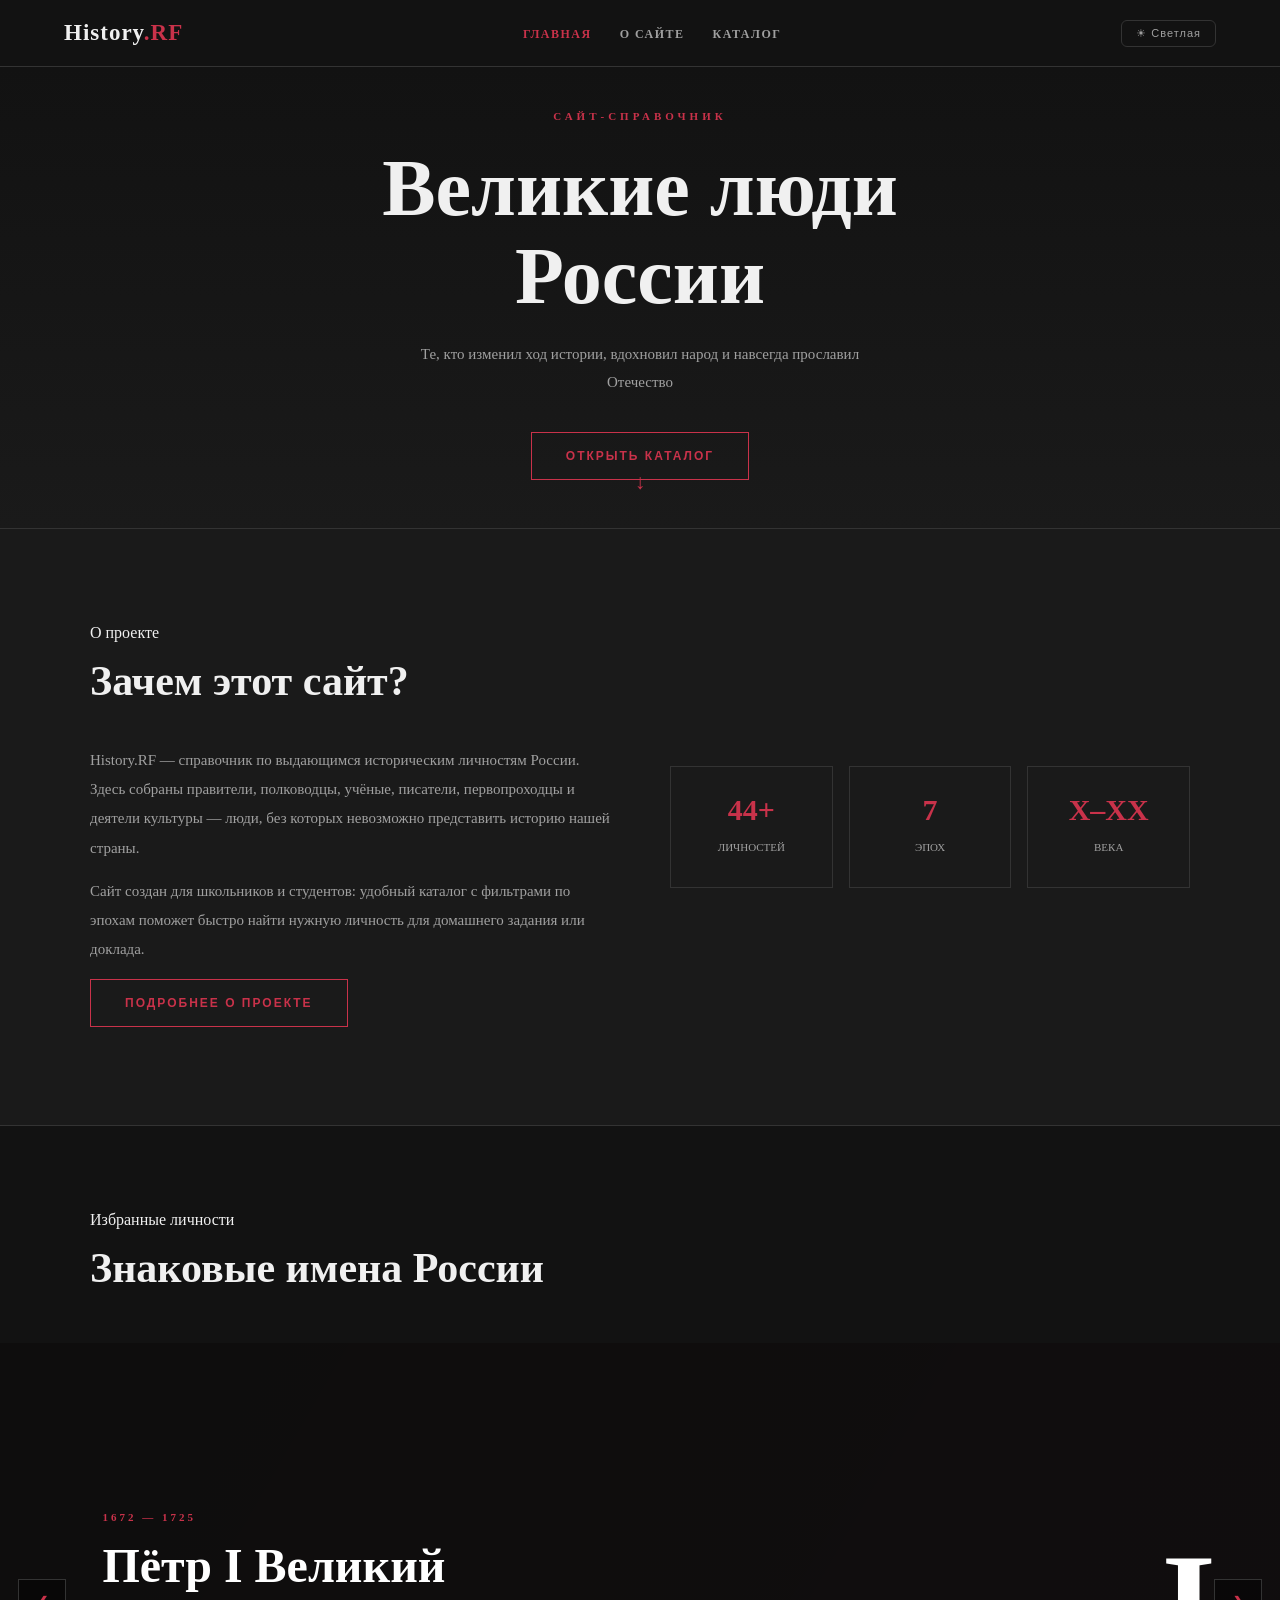
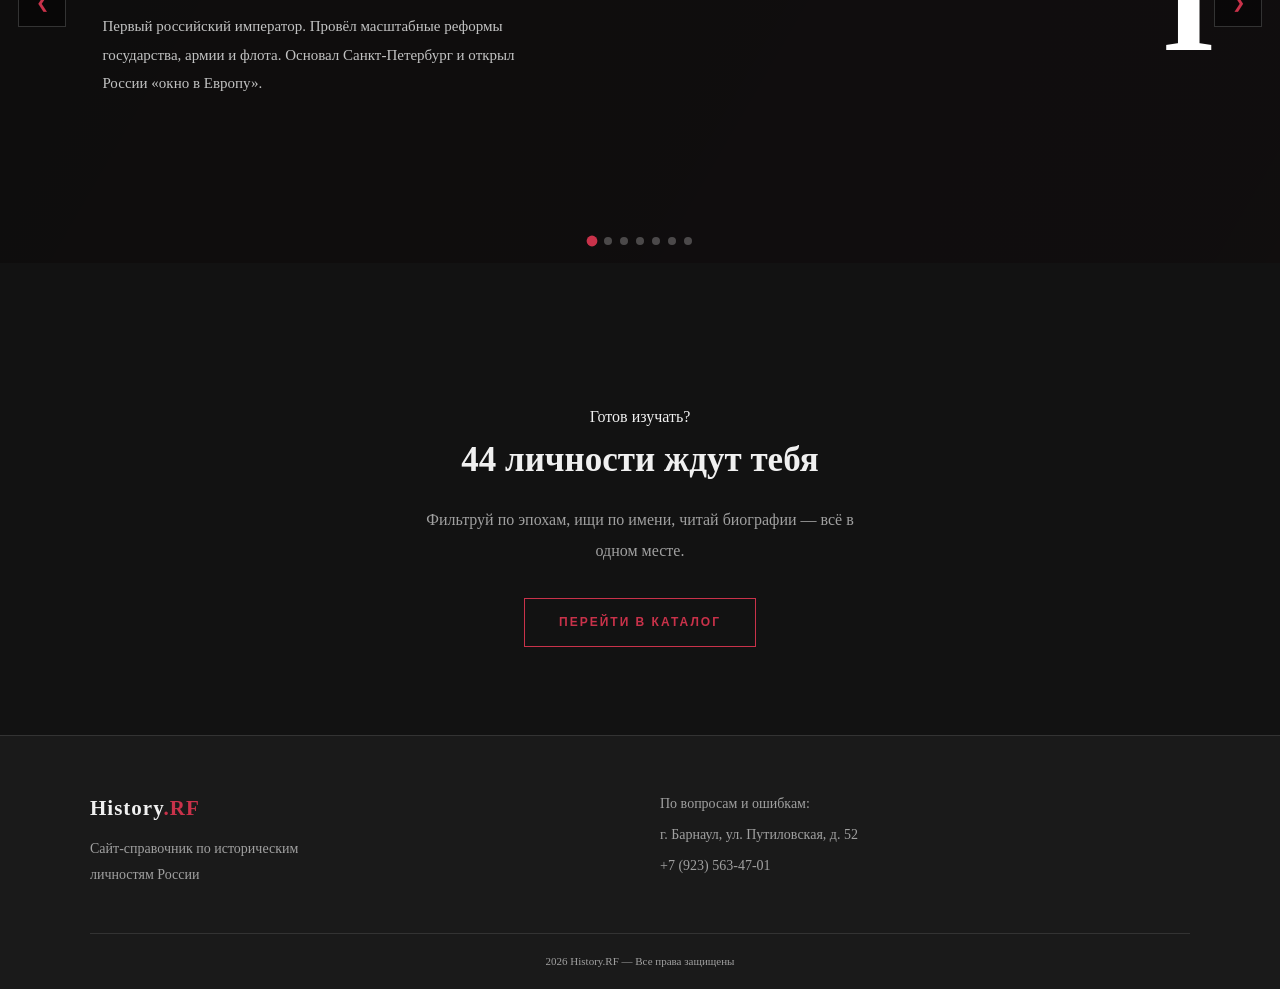
==== index.html @ bf07a9b7 "HISTORy.v.0.0.1 alfa" ====
<!DOCTYPE html>
<html lang="ru" data-theme="dark">
<head>
    <script src="script.js"></script>
    <meta charset="UTF-8">
    <meta name="viewport" content="width=device-width, initial-scale=1.0">
    <title>History.RF — Главная</title>
    <link rel="stylesheet" href="prototype.css">
</head>
<body>

<!-- HEADER -->
<header>
    <div class="header-container">
        <div class="logo-area">
            <span class="company-name">History<span class="accent">.RF</span></span>
        </div>
        <nav>
            <ul>
                <li><a href="index.html" class="active-link">Главная</a></li>
                <li><a href="about.html">О сайте</a></li>
                <li><a href="catalog.html">Каталог</a></li>
            </ul>
        </nav>
        <button class="theme-btn" id="themeToggle" onclick="toggleTheme()">☀ Светлая</button>
        <button class="burger" onclick="toggleMenu()">&#9776;</button>
    </div>
    <nav class="mobile-nav" id="mobileNav">
        <ul>
            <li><a href="index.html" onclick="toggleMenu()">Главная</a></li>
            <li><a href="about.html" onclick="toggleMenu()">О сайте</a></li>
            <li><a href="catalog.html" onclick="toggleMenu()">Каталог</a></li>
        </ul>
    </nav>
</header>

<!-- HERO -->
<section class="hero">
    <div class="hero-bg"></div>
    <div class="hero-content">
        <p class="hero-sub">Сайт-справочник</p>
        <h1>Великие люди<br><span style="color:var(--primary-light)">России</span></h1>
        <p class="hero-desc">Те, кто изменил ход истории, вдохновил народ и навсегда прославил Отечество</p>
        <a href="catalog.html" class="btn-main">Открыть каталог</a>
    </div>
    <div class="hero-scroll">↓</div>
</section>

<!-- О САЙТЕ — краткая врезка -->
<section class="about fade-in" id="about">
    <div class="container">
        <div class="about-grid">
            <div class="about-text">
                <span>О проекте</span>
                <h2>Зачем этот сайт?</h2>
                <p>
                    History.RF — справочник по выдающимся историческим личностям России. 
                    Здесь собраны правители, полководцы, учёные, писатели, первопроходцы и деятели культуры — 
                    люди, без которых невозможно представить историю нашей страны.
                </p>
                <p>
                    Сайт создан для школьников и студентов: удобный каталог с фильтрами по эпохам 
                    поможет быстро найти нужную личность для домашнего задания или доклада.
                </p>
                <a href="about.html" class="btn-main" >Подробнее о проекте</a>
            </div>
            <div class="about-stats">
                <div class="stat"><span class="stat-num">44+</span><span class="stat-label">Личностей</span></div>
                <div class="stat"><span class="stat-num">7</span><span class="stat-label">Эпох</span></div>
                <div class="stat"><span class="stat-num">X–XX</span><span class="stat-label">Века</span></div>
            </div>
        </div>
    </div>
</section>

<!-- СЛАЙДЕР — топ личностей -->
<section class="gallery-section fade-in" id="gallery">
    <div class="container">
        <span class="section-label">Избранные личности</span>
        <h2>Знаковые имена России</h2>
    </div>

    <div class="slider" id="slider">

        <div class="item">
            <div class="slide-bg" style="background-color:#1a0608;"></div>
            <div class="slide-decor">I</div>
            <div class="slide-content">
                <span class="slide-era">1672 — 1725</span>
                <h3>Пётр I Великий</h3>
                <p>Первый российский император. Провёл масштабные реформы государства, армии и флота. Основал Санкт-Петербург и открыл России «окно в Европу».</p>
            </div>
        </div>

        <div class="item">
            <div class="slide-bg" style="background-color:#0d1808;"></div>
            <div class="slide-decor">II</div>
            <div class="slide-content">
                <span class="slide-era">1896 — 1974</span>
                <h3>Георгий Жуков</h3>
                <p>Маршал Советского Союза, четырежды Герой СССР. Один из ключевых полководцев Великой Отечественной войны. Принял капитуляцию Германии в 1945 году.</p>
            </div>
        </div>

        <div class="item">
            <div class="slide-bg" style="background-color:#08101a;"></div>
            <div class="slide-decor">III</div>
            <div class="slide-content">
                <span class="slide-era">1834 — 1907</span>
                <h3>Дмитрий Менделеев</h3>
                <p>Создал периодическую таблицу химических элементов — одно из величайших открытий в истории науки, лежащее в основе всей современной химии.</p>
            </div>
        </div>

        <div class="item">
            <div class="slide-bg" style="background-image:'жуков.jpeg' ;"></div>
            <div class="slide-decor">IV</div>
            <div class="slide-content">
                <span class="slide-era">1799 — 1837</span>
                <h3>Александр Пушкин</h3>
                <p>Основоположник современного русского литературного языка. «Евгений Онегин», «Капитанская дочка» — вечная классика мировой литературы.</p>
            </div>
        </div>

        <div class="item">
            <div class="slide-bg" style="background-color:#08080f;"></div>
            <div class="slide-decor">V</div>
            <div class="slide-content">
                <span class="slide-era">1934 — 1968</span>
                <h3>Юрий Гагарин</h3>
                <p>Первый человек в космосе. 12 апреля 1961 года совершил орбитальный полёт вокруг Земли, открыв человечеству эпоху пилотируемой космонавтики.</p>
            </div>
        </div>

        <div class="item">
            <div class="slide-bg" style="background-color:#120808;"></div>
            <div class="slide-decor">VI</div>
            <div class="slide-content">
                <span class="slide-era">1711 — 1765</span>
                <h3>Михаил Ломоносов</h3>
                <p>Первый великий русский учёный. Открытия в физике, химии, астрономии. Основал Московский университет и заложил основы русского литературного языка.</p>
            </div>
        </div>

        <div class="item">
            <div class="slide-bg" style="background-color:#0a1208;"></div>
            <div class="slide-decor">VII</div>
            <div class="slide-content">
                <span class="slide-era">1828 — 1910</span>
                <h3>Лев Толстой</h3>
                <p>Автор «Войны и мира» и «Анны Карениной». Один из величайших писателей в истории человечества, чьи произведения переведены на сотни языков.</p>
            </div>
        </div>

        <a class="prev" onclick="changeSlide(-1)">&#10094;</a>
        <a class="next" onclick="changeSlide(1)">&#10095;</a>
        <div class="slider-dots" id="sliderDots"></div>
    </div>
</section>

<!-- ПРИЗЫВ К ДЕЙСТВИЮ -->
<section style="padding:80px 0; text-align:center;" class="fade-in">
    <div class="container">
        <span class="section-label">Готов изучать?</span>
        <h2 style="font-family:'Playfair Display',serif; font-size:clamp(20px,4vw,35px); margin-bottom:16px;">44 личности ждут тебя</h2>
        <p style="color:var(--text-muted); max-width:440px; margin:0 auto 32px; font: size 15px; line-height:1.9;">
            Фильтруй по эпохам, ищи по имени, читай биографии — всё в одном месте.
        </p>
        <a href="catalog.html" class="btn-main">Перейти в каталог</a>
    </div>
</section>

<!-- FOOTER -->
<footer>
    <div class="footer-container">
        <div class="footer-brand">
            <span class="company-name">History<span class="accent">.RF</span></span>
            <p>Сайт-справочник по историческим<br>личностям России</p>
        </div>
        <div class="footer-info">
            <p>По вопросам и ошибкам:</p>
            <p> г. Барнаул, ул. Путиловская, д. 52</p>
            <p> +7 (923) 563-47-01</p>
        </div>
    </div>
    <div class="footer-copy"><p> 2026 History.RF — Все права защищены</p></div>
</footer>
</body>
</html>
---- prototype.css ----
/*  общие  */
:root {
  --bg:          #121212;
  --bg2:         #1a1a1a;
  --border:      #333333;
  --primary:     #c9324a;
  --primary-hover:#a8263c;
  --text:        #f0f0f0;
  --text-muted:  #a0a0a0;
  
  /* Фиксированные размеры */
  --header-h:    67px;
  --radius:      6px;
}

[data-theme="light"] {
  --bg:          #f8f9fa;
  --bg2:         #ffffff;
  --surface:     #ffffff;
  --border:      #e2e2e2;
  --primary:     #c9324a;
  --primary-hover:#a8263c;
  --text:        #1a1a1a;
  --text-muted:  #666666;
}

/*  база  */
*, *::before, *::after { 
  margin:0;
   padding:0;
    box-sizing:border-box; }
html { 
  scroll-behavior: smooth;
   height: 100%; }
body { 
  background-color: var(--bg);
  color: var(--text);
  line-height: 1.7;
  min-height: 100%;
  transition: background-color 0.3s, color 0.3s;
}
.container { 
  width: 90%;
   max-width: 1100px;
    margin: 0 auto; }
a { 
  color: inherit;
   text-decoration: none; }
img { 
  max-width: 100%;
   display: block; }

/* шапочка */
header {
  position: sticky;
   top: 0;
   z-index: 1000;
  background-color:
   var(--bg);
  border-bottom: 1px solid var(--border);
  height: var(--header-h);
  transition: background-color 0.3s, border-color 0.3s;
}
.header-container {
  width: 90%;
   max-width: 1200px;
  margin: 0 auto;
   height: 100%;
  display: flex;
   align-items: center; 
   justify-content: space-between;
  gap: 16px;
}

.company-name {
  font-family: 'Playfair Display', serif;
  font-size: 23px;
  font-weight: 700;
  letter-spacing: 1px;
}
.company-name .accent { color: var(--primary); }

nav ul { 
  list-style: none;
   display: flex;
    gap: 28px; }
nav ul li a {
  color: var(--text-muted);
  font-size: 12px; 
  font-weight: 600;
  letter-spacing: 1.5px; text-transform: uppercase;
  transition: color 0.25s;
  position: relative; padding-bottom: 3px;
}
nav ul li a::after {
   position:absolute;
    bottom:0;
     left:0;
  width:0;
   height:2px;
    background:var(--primary);
  transition: width 0.3s ease;
}
nav ul li a:hover, nav ul li a.active-link { 
  color: var(--primary); }
nav ul li a:hover::after, nav ul li a.active-link::after { 
  width: 100%; }

.theme-btn {
  background: none; border: 1px solid var(--border);
  color: var(--text-muted);
  padding: 6px 14px; font-size: 11px; 
  letter-spacing: 1px;
  cursor: pointer; border-radius: var(--radius);
  transition: all 0.25s; white-space: nowrap;
  font-family: 'Raleway', sans-serif;
}
.theme-btn:hover { 
  background: var(--primary);
   color: #fff;
    border-color: var(--primary); }

.burger {
  display: none;
   background: none;
  border: 1px solid var(--border);
  color: var(--primary);
  font-size: 18px;
  width: 38px; height: 38px;
  cursor: pointer;
   border-radius: var(--radius);
  align-items: center; 
  justify-content: center;
}
.mobile-nav {
  display: none;
   background: var(--bg2);
  border-top: 1px solid var(--border);
}
.mobile-nav ul { list-style: none; }
.mobile-nav ul li a {
  display: block;
   padding: 13px 5%;
  color: var(--text);
   font-size: 14px;
  letter-spacing: 1px;
   text-transform: uppercase;
  border-bottom: 1px solid var(--border);
  transition: color 0.2s;
}
.mobile-nav ul li a:hover { color: var(--primary); }
.mobile-nav.open { display: block; }



/* анимка */
.fade-in {
  opacity: 0;
   transform: translateY(22px);
  transition: opacity 0.7s ease, transform 0.7s ease;
}
.fade-in.visible { opacity: 1; transform: translateY(0); }

/*  темный темный подвальчик  */
footer {
  background-color: var(--bg2);
  border-top: 1px solid var(--border);
  padding: 55px 0 0;
  transition: background-color 0.3s, border-color 0.3s;
}
.footer-container {
  width: 90%;
   max-width: 1100px;
    margin: 0 auto;
  display: grid;
   grid-template-columns: 1fr 1fr;
  gap: 40px;
   padding-bottom: 40px;
  border-bottom: 1px solid var(--border);
}
.footer-brand .company-name { 
  font-size: 21px; 
   display: block;
    margin-bottom: 10px; }
.footer-brand p, .footer-info p { 
  color: var(--text-muted);
  font-size: 14px;
  margin-bottom: 6px;
  line-height: 1.8; }
.footer-copy { 
  text-align: center; 
  padding: 18px; 
  color: var(--text-muted);
   font-size: 11px;
     }

/*  тык тык   */
.btn-main {
  display: inline-block;
   padding: 13px 34px;
  border: 1px solid var(--primary);
  color: var(--primary);
  font-size: 12px; 
  letter-spacing: 2px;
  text-transform: uppercase;
   font-weight: 600;
  transition: all 0.3s;
   position: relative;
    overflow: hidden;
  cursor: pointer; 
  background: none;
  font-family: 'Raleway', sans-serif;
}
.btn-main::before {
  content:'';
   position:absolute;
    top:0; left:-100%;
  width:100%;
   height:100%;
    background:var(--primary);
  transition: left 0.3s ease;
   z-index:-1;
}
.btn-main:hover { color: #fff; }
.btn-main:hover::before { left: 0; }

/* слайсер */
.slider {
  position: relative; width: 100%;
   height: 520px;
  overflow: hidden; background: var(--bg);
}
.slider .item {
  display: none;
   position: absolute;
   inset: 0;
  animation: slideIn 0.65s ease both;
}
.slider .item.active { display: block; }

.slide-bg {
  position: absolute;
   inset: 0;
  background-size: cover;
   background-position: center;
  opacity: 0.25;
}
.slide-bg::after {
  content:'';
   position:absolute;
    inset:0;
  background: linear-gradient(120deg, rgba(0,0,0,0.8) 0%, rgba(0,0,0,0.4) 100%);
}

/* цыферки */
.slide-decor {
  position: absolute; right: 5%; top: 50%;
  transform: translateY(-50%);
  font-family: 'Playfair Display', serif;
  font-size: 140px; 
  font-weight: 900;
  color: white;
   z-index: 1;
}
.slide-content {
  position: absolute;
   inset: 0;
    z-index: 2;
  display: flex; 
  flex-direction: column;
  justify-content: center;
  padding: 40px 10% 40px 8%;
  max-width: 680px;
}
.slide-era {
  font-size: 11px; 
  letter-spacing: 3px;
   text-transform: uppercase;
  color: var(--primary); 
  margin-bottom: 10px;
   font-weight: 600;
}
.slide-content h3 {
  font-family: 'Playfair Display', serif;
  font-size: 48px; 
  font-weight: 700;
   margin-bottom: 18px; 
   color: #fff; 
   line-height: 1.2;
}
.slide-content p { 
  font-size: 15px; 
  color: rgba(255,255,255,0.75);
   line-height: 1.9;
    max-width: 500px; 
}

.slider .prev, .slider .next {
  cursor: pointer;
   position: absolute;
    top: 50%; transform: translateY(-50%);
  z-index: 10;
   width: 48px;
    height: 48px;
  display: flex;
   align-items: center; 
   justify-content: center;
  color: var(--primary);
   font-size: 16px;
  background: rgba(0,0,0,0.4);
  border: 1px solid var(--border);
  transition: all 0.3s;
   user-select: none;
}
.slider .prev { left: 18px; }
.slider .next { right: 18px; }
.slider .prev:hover, .slider .next:hover { background: var(--primary); color: #fff; border-color: var(--primary); }

.slider-dots { position: absolute;
   bottom: 18px; left: 50%;
    transform: translateX(-50%);
     display: flex;
      gap: 8px; 
      z-index: 10; }
.dot { width: 8px;
   height: 8px;
    border-radius: 50%;
     background: rgba(255,255,255,0.25);
      cursor: pointer;
       transition: all 0.3s;
        border: none;
         padding: 0; }
.dot.active { background: var(--primary);
   transform: scale(1.35); }

/*геро*/
.hero {
  position: relative; 
  min-height: calc(100% - var(--header-h)); 
  display: flex;
   align-items: center;
    justify-content: center;
  overflow: hidden;
   text-align: center;
}
.hero-bg {
  position: absolute;
   inset: 0;
  background: linear-gradient(180deg, var(--bg) 0%, var(--bg2) 100%);
  z-index: 0;
}
.hero-content {
  position: relative;
   z-index: 1;
    max-width: 720px;
  padding: 40px 20px;
   animation: fadeUp 0.9s ease both;
}
.hero-sub { 
  font-size: 11px;
  letter-spacing: 4px;
   text-transform: uppercase; 
  color: var(--primary);
   margin-bottom: 18px;
    font-weight: 600; 
}
.hero h1 { 
  font-family: 'Playfair Display', serif; 
  font-size: 80px; 
  font-weight: 900;
   line-height: 1.1;
   margin-bottom: 20px; 
}
.hero-desc { 
  font-size: 15px;
  color: var(--text-muted);
   max-width: 460px;
    margin: 0 auto 35px;
     line-height: 1.9; 
}
.hero-scroll { position: absolute;
   bottom: 28px; left: 50%;
    transform: translateX(-50%);
     color: var(--primary);
      font-size: 21px; animation: bounce 2.2s infinite;
       z-index: 1; }

/* абиаут*/
.about { 
  padding: 90px 0; 
  background-color: var(--bg2); 
  border-top: 1px solid var(--border); 
  border-bottom: 1px solid var(--border); 
  transition: background-color 0.3s, border-color 0.3s; 
}
.about h2, .gallery-section h2 { 
  font-family: 'Playfair Display', serif; 
  font-size: 42px; 
  font-weight: 700; margin-bottom: 28px; 
}
.about-grid { display: grid;
   grid-template-columns: 1fr 1fr;
    gap: 60px; align-items: center; }
.about-text p { color: var(--text-muted);
   margin-bottom: 14px;
    font-size: 15px;
     line-height: 1.95; }
.about-stats { display: grid;
   grid-template-columns: repeat(3, 1fr);
    gap: 16px; }
.stat { text-align: center;
   padding: 28px 12px;
    border: 1px solid var(--border);
     transition: border-color 0.3s; }
.stat:hover { border-color: var(--primary); }
.stat-num { display: block;
   font-family: 'Playfair Display', serif;
    font-size: 30px; font-weight: 900; color: var(--primary);
     line-height: 1; margin-bottom: 7px; }
.stat-label { font-size: 11px;
   text-transform: uppercase;
    color: var(--text-muted); }

.gallery-section { padding: 80px 0 60px; }
.gallery-section .container { margin-bottom: 38px; }

/* каталог */
.catalog-hero {
  padding: 70px 0 50px; background: var(--bg2);
  border-bottom: 1px solid var(--border);
  transition: background-color 0.3s, border-color 0.3s;
}
.catalog-hero h1 { font-family: 'Playfair Display', serif;
   font-size: 51px;
    font-weight: 900;
    margin-bottom: 12px; }
.catalog-hero p  { color: var(--text-muted)
  ; font-size: 15px;
   max-width: 520px;
    line-height: 1.8; }

.catalog-controls {
  padding: 30px 0;
   border-bottom: 1px solid var(--border);
  background: var(--bg);
   position: sticky;
    top: var(--header-h);
     z-index: 100;
  transition: background-color 0.3s, border-color 0.3s;
}
.catalog-controls .container { 
  display: flex;
   flex-wrap: wrap;
    gap: 16px;
     align-items: center; }
#searchInput {
  flex: 1;
   min-width: 200px;
    max-width: 320px;
  padding: 10px 16px; 
  background: var(--surface);

  border: 1px solid var(--border);
   color: var(--text);
  font-family: 'Raleway', sans-serif;
   font-size: 14px; 
  border-radius: var(--radius);
   outline: none;
    transition: border-color 0.25s;
}
#searchInput::placeholder { color: var(--text-muted); }
#searchInput:focus { border-color: var(--primary); }

.era-filters { display: flex;
   flex-wrap: wrap;
    gap: 8px; }
.era-btn {
  padding: 7px 16px;
   background: none;
  border: 1px solid var(--border);
   color: var(--text-muted);
  font-family: 'Raleway', sans-serif; 
  font-size: 12px; 
  letter-spacing: 1px;
   text-transform: uppercase;
  cursor: pointer;
   border-radius: var(--radius);
    transition: all 0.25s;
}
.era-btn:hover  { border-color: var(--primary);
   color: var(--primary); }
.era-btn.active { background: var(--primary);
   border-color: var(--primary);
    color: #fff; }

.catalog-main { padding: 50px 0 80px; }
.catalog-grid {
  display: grid;
  grid-template-columns: repeat(auto-fill, minmax(280px, 1fr));
  gap: 24px;
}
.person-card {
  background: var(--surface); border: 1px solid var(--border);
  border-radius: var(--radius); overflow: hidden;
  cursor: pointer; 
  transition: transform 0.25s ease, border-color 0.25s ease, box-shadow 0.25s ease;
}
.person-card:hover { transform: translateY(-4px);
   border-color: var(--primary);
    box-shadow: 0 6px 16px rgba(0,0,0,0.25); }

.card-photo {
  width: 100%;
   height: 190px;
  background-size: cover;
   background-position: center top;
  display: flex;
   align-items: center;
    justify-content: center;
  position: relative;
}
.card-initials {
  font-family: 'Playfair Display', serif;
  font-size: 64px; 
  font-weight: 900;
  color: rgba(255,255,255,0.15);
  user-select: none;
}
[data-theme="light"] .card-initials { color: rgba(0,0,0,0.12); }

.card-body { padding: 18px 20px 22px; }
.card-era  { font-size: 10px;
   letter-spacing: 2.5px;
    text-transform: uppercase;
     color: var(--primary);
      font-weight: 600; }
.card-name { font-family: 'Playfair Display', serif;
   font-size: 18px;
    font-weight: 700;
     margin: 6px 0 4px;
      line-height: 1.3; }
.card-years { font-size: 11px;
   color: var(--text-muted);
    display: block;
     margin-bottom: 10px; }
.card-short { font-size: 13px;
    color: var(--text-muted);
     line-height: 1.75;
      display: -webkit-box;
        -webkit-box-orient: vertical;
         overflow: hidden; }
.no-results { color: var(--text-muted);
   font-size: 15px;
    padding: 40px 0; }

/*  МОДАЛЬНОЕ ОКНО  */
.modal-overlay {
  display: none;
   position: fixed;
    inset: 0;
     z-index: 2000;
  background: rgba(0, 0, 0, 0.7);
  align-items: center;
   justify-content: center;
    padding: 20px;
}
.modal-overlay.open { display: flex; }
.modal-box {
  background: var(--bg2);
   border: 1px solid var(--border);
  border-radius: var(--radius);
   width: 100%;
    max-width: 620px;
  overflow: hidden;
   position: relative;
    max-height: 90vh;
     overflow-y: auto;
  animation: fadeUp 0.35s ease;
}
.modal-photo {
  width: 100%;
   height: 260px;
  background-size: cover;
   background-position: center top;
  display: flex;
   align-items: center;
    justify-content: center;
}
.modal-photo .card-initials { font-size: 96px;  }
.modal-body { padding: 28px 32px 36px; }
.modal-body .card-era   { font-size: 11px; }
.modal-body .card-name  { font-size: 26px;  margin: 8px 0 6px; }
.modal-body .card-years { font-size: 13px; margin-bottom: 18px; display: block; }
.modal-body .card-desc  { font-size: 15px;  color: var(--text-muted); line-height: 1.95; }
.modal-close {
  position: absolute;
   top: 14px;
    right: 16px;
  background: rgba(0,0,0,0.5);
   border: none;
    color: #fff;
  width: 32px;
   height: 32px;
    font-size: 18px; 
  cursor: pointer;
   border-radius: 50%;
    display: flex;
     align-items: center;
      justify-content: center;
  transition: background 0.2s;
}
.modal-close:hover { background: var(--primary); }

/*анимации*/
@keyframes fadeUp  { from { opacity:0; transform:translateY(28px); } to { opacity:1; transform:translateY(0); } }
@keyframes bounce  { 0%,100%{transform:translateX(-50%) translateY(0);} 50%{transform:translateX(-50%) translateY(8px);} }
@keyframes slideIn { from { opacity:0; transform:translateX(28px); } to { opacity:1; transform:translateX(0); } }

/* медиазапрос */
@media (max-width: 900px) {
  .about-grid {
    grid-template-columns: 1fr;
     gap: 36px; }
}
@media (max-width: 768px) {
  nav { display: none; }
  .burger { display: flex; }
  .slider { height: 480px; }
  .slide-decor { display: none; }
  .slide-content { padding: 28px 20px;
     max-width: 100%; }
  .footer-container { grid-template-columns: 1fr;
     gap: 28px; }
  .about-stats { grid-template-columns: repeat(3,1fr); }
  .catalog-controls .container { flex-direction: column;
     align-items: flex-start; }
  #searchInput { max-width: 100%; }
}
@media (max-width: 480px) {
  .about-stats { grid-template-columns: 1fr; }
  .modal-body { padding: 20px; }
}
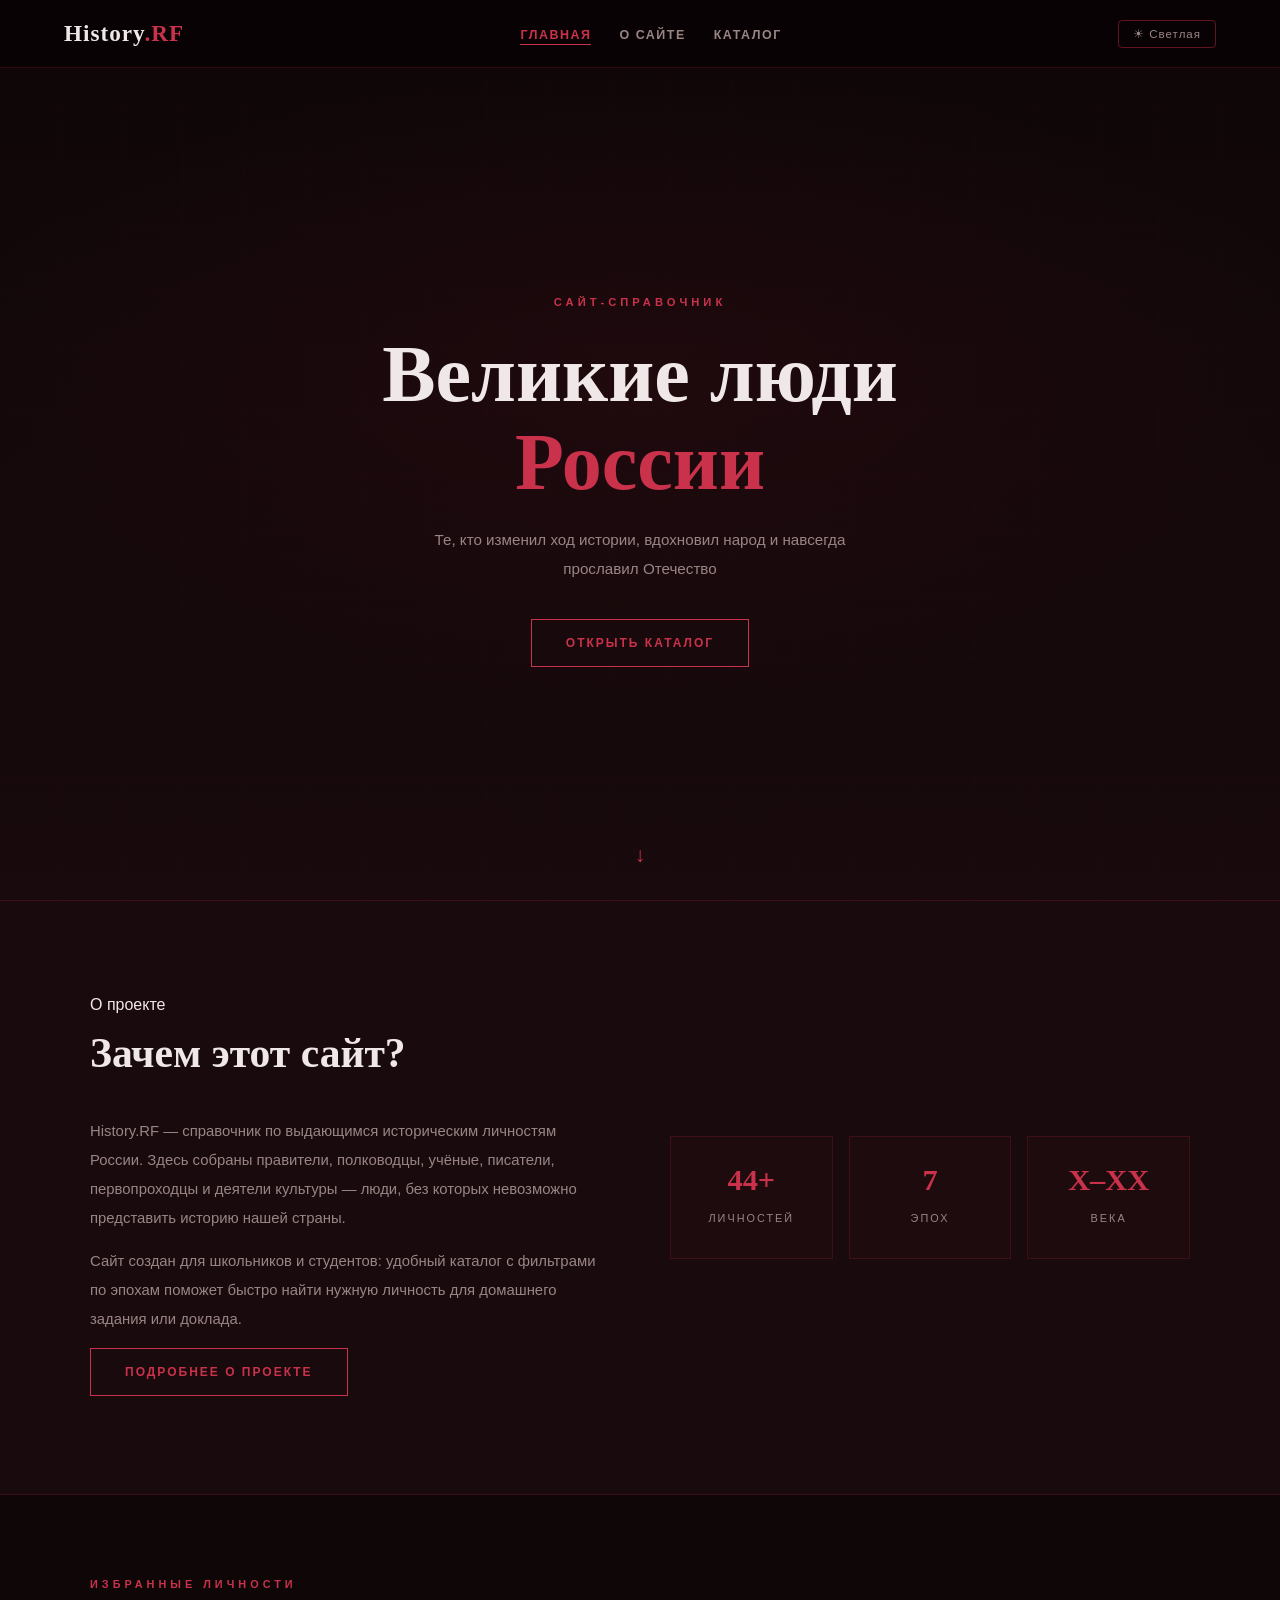
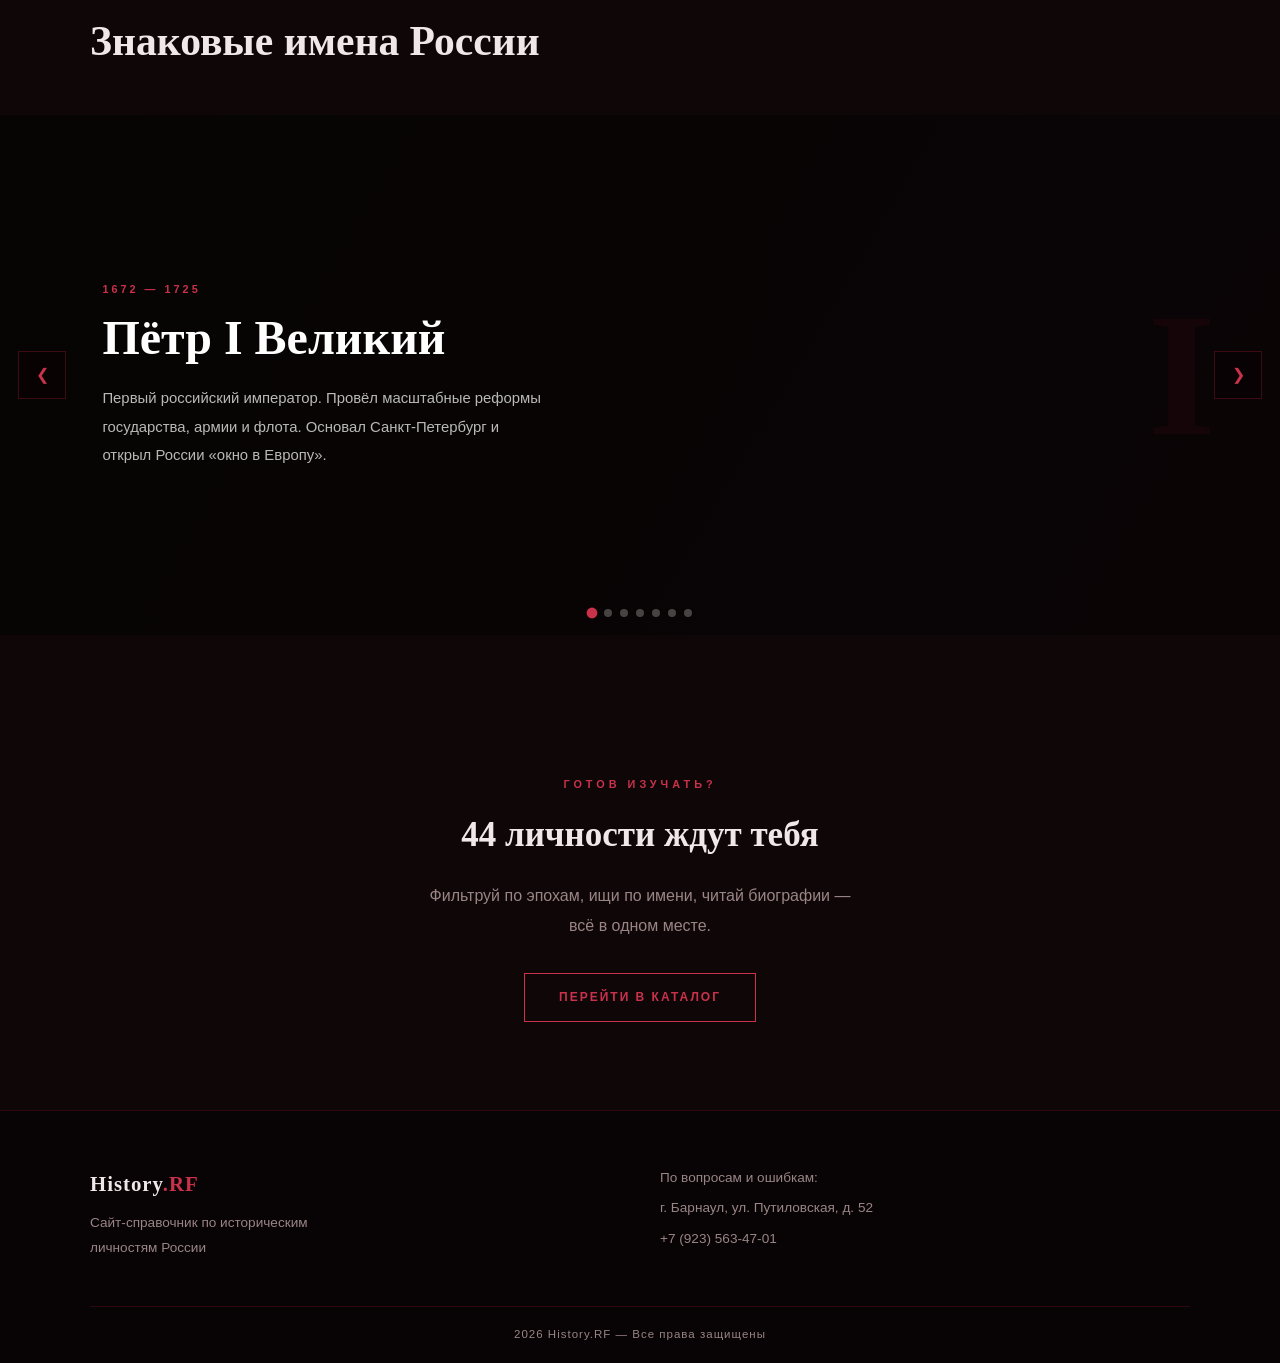
==== commit b68a4617: "Update index.html" ====
--- a/index.html
+++ b/index.html
@@ -5,7 +5,7 @@
     <meta charset="UTF-8">
     <meta name="viewport" content="width=device-width, initial-scale=1.0">
     <title>History.RF — Главная</title>
-    <link rel="stylesheet" href="prototype.css">
+    <link rel="stylesheet" href="style.css">
 </head>
 <body>
 
--- a/style.css
+++ b/style.css
@@ -0,0 +1,449 @@
+/* ============================================================
+   History.RF — общие стили
+   ============================================================ */
+
+/* ===== CSS-ПЕРЕМЕННЫЕ ===== */
+:root {
+    /* Тёмная тема (по умолчанию) */
+    --bg:          #0f0608;
+    --bg2:         #180a0d;
+    --bg3:         #200d10;
+    --surface:     #2a1015;
+    --border:      rgba(160, 30, 50, 0.25);
+    --border-bright: rgba(160, 30, 50, 0.6);
+
+    --primary:     #a01e32;
+    --primary-light:#c9324a;
+    --primary-dark: #7a1525;
+    --gold:        #c9a84c;
+
+    --text:        #f0e8e8;
+    --text-muted:  #9a8585;
+    --text-inv:    #1a0608;
+
+    --card-bg-empty: #2a1015;
+    --header-bg:   rgba(10, 3, 5, 0.96);
+    --footer-bg:   #080305;
+
+    --header-h: 68px;
+    --radius: 4px;
+
+    --shadow: 0 4px 24px rgba(0,0,0,0.5);
+}
+
+[data-theme="light"] {
+    --bg:          #fdf5f5;
+    --bg2:         #f5e8e8;
+    --bg3:         #ecdada;
+    --surface:     #ffffff;
+    --border:      rgba(160, 30, 50, 0.2);
+    --border-bright: rgba(160, 30, 50, 0.5);
+
+    --primary:     #a01e32;
+    --primary-light:#c9324a;
+    --primary-dark: #7a1525;
+
+    --text:        #1a0608;
+    --text-muted:  #7a5560;
+    --text-inv:    #fdf5f5;
+
+    --card-bg-empty: #ecdada;
+    --header-bg:   rgba(253, 245, 245, 0.97);
+    --footer-bg:   #ecdada;
+
+    --shadow: 0 4px 24px rgba(160,30,50,0.1);
+}
+
+/* ===== СБРОС ===== */
+*, *::before, *::after { margin:0; padding:0; box-sizing:border-box; }
+html { scroll-behavior: smooth; }
+
+body {
+    font-family: 'Raleway', sans-serif;
+    background-color: var(--bg);
+    color: var(--text);
+    line-height: 1.7;
+    min-height: 100vh;
+    transition: background-color 0.3s, color 0.3s;
+}
+
+.container { width: 90%; max-width: 1100px; margin: 0 auto; }
+
+a { color: inherit; text-decoration: none; }
+
+img { max-width: 100%; display: block; }
+
+/* ===== HEADER ===== */
+header {
+    position: sticky; top: 0; z-index: 1000;
+    background-color: var(--header-bg);
+    backdrop-filter: blur(12px);
+    border-bottom: 1px solid var(--border);
+    height: var(--header-h);
+    transition: background-color 0.3s;
+}
+
+.header-container {
+    width: 90%; max-width: 1200px;
+    margin: 0 auto; height: 100%;
+    display: flex; align-items: center; justify-content: space-between;
+    gap: 16px;
+}
+
+.logo-area { display: flex; align-items: center; gap: 10px; }
+.logo-img  { height: 34px; width: auto; }
+
+.company-name {
+    font-family: 'Playfair Display', serif;
+    font-size: 1.45rem; font-weight: 700;
+    color: var(--text); letter-spacing: 1px;
+}
+.company-name .accent { color: var(--primary-light); }
+
+nav ul { list-style: none; display: flex; gap: 28px; }
+nav ul li a {
+    color: var(--text-muted);
+    font-size: 0.78rem; font-weight: 600;
+    letter-spacing: 1.5px; text-transform: uppercase;
+    transition: color 0.25s;
+    position: relative; padding-bottom: 3px;
+}
+nav ul li a::after {
+    content:''; position:absolute; bottom:0; left:0;
+    width:0; height:1px; background:var(--primary-light);
+    transition: width 0.3s;
+}
+nav ul li a:hover, nav ul li a.active-link { color: var(--primary-light); }
+nav ul li a:hover::after, nav ul li a.active-link::after { width: 100%; }
+
+/* Кнопка темы */
+.theme-btn {
+    background: none; border: 1px solid var(--border-bright);
+    color: var(--text-muted);
+    padding: 6px 14px; font-size: 0.72rem; letter-spacing: 1px;
+    cursor: pointer; border-radius: var(--radius);
+    transition: all 0.25s; white-space: nowrap;
+    font-family: 'Raleway', sans-serif;
+}
+.theme-btn:hover { background: var(--primary); color: #fff; border-color: var(--primary); }
+
+/* Бургер */
+.burger {
+    display: none; background: none;
+    border: 1px solid var(--border-bright);
+    color: var(--primary-light);
+    font-size: 1.1rem; width: 38px; height: 38px;
+    cursor: pointer; border-radius: var(--radius);
+    align-items: center; justify-content: center;
+}
+
+/* Мобильная навигация */
+.mobile-nav {
+    display: none; background: var(--bg2);
+    border-top: 1px solid var(--border);
+}
+.mobile-nav ul { list-style: none; }
+.mobile-nav ul li a {
+    display: block; padding: 13px 5%;
+    color: var(--text); font-size: 0.85rem;
+    letter-spacing: 1px; text-transform: uppercase;
+    border-bottom: 1px solid var(--border);
+    transition: color 0.2s;
+}
+.mobile-nav ul li a:hover { color: var(--primary-light); }
+.mobile-nav.open { display: block; }
+
+/* ===== SECTION LABEL ===== */
+.section-label {
+    display: block; font-size: 0.68rem;
+    letter-spacing: 4px; text-transform: uppercase;
+    color: var(--primary-light); margin-bottom: 12px; font-weight: 600;
+}
+
+/* ===== FADE-IN ===== */
+.fade-in {
+    opacity: 0; transform: translateY(22px);
+    transition: opacity 0.7s ease, transform 0.7s ease;
+}
+.fade-in.visible { opacity: 1; transform: translateY(0); }
+
+/* ===== FOOTER ===== */
+footer {
+    background-color: var(--footer-bg);
+    border-top: 1px solid var(--border);
+    padding: 55px 0 0;
+    transition: background-color 0.3s;
+}
+.footer-container {
+    width: 90%; max-width: 1100px; margin: 0 auto;
+    display: grid; grid-template-columns: 1fr 1fr;
+    gap: 40px; padding-bottom: 40px;
+    border-bottom: 1px solid var(--border);
+}
+.footer-brand .company-name { font-size: 1.3rem; display: block; margin-bottom: 10px; }
+.footer-brand p, .footer-info p { color: var(--text-muted); font-size: 0.85rem; margin-bottom: 6px; line-height: 1.8; }
+.footer-copy { text-align: center; padding: 18px; color: var(--text-muted); font-size: 0.72rem; letter-spacing: 1px; }
+
+/* ===== КНОПКА ===== */
+.btn-main {
+    display: inline-block; padding: 13px 34px;
+    border: 1px solid var(--primary-light);
+    color: var(--primary-light);
+    font-size: 0.75rem; letter-spacing: 2px;
+    text-transform: uppercase; font-weight: 600;
+    transition: all 0.3s; position: relative; overflow: hidden;
+    cursor: pointer; background: none;
+    font-family: 'Raleway', sans-serif;
+}
+.btn-main::before {
+    content:''; position:absolute; top:0; left:-100%;
+    width:100%; height:100%; background:var(--primary);
+    transition: left 0.3s; z-index:-1;
+}
+.btn-main:hover { color: #fff; }
+.btn-main:hover::before { left: 0; }
+
+/* ============================================================
+   СЛАЙДЕР (index.html)
+   ============================================================ */
+.slider {
+    position: relative; width: 100%; height: 520px;
+    overflow: hidden; background: #050505;
+}
+.slider .item {
+    display: none; position: absolute; inset: 0;
+    animation: slideIn 0.65s ease both;
+}
+.slider .item.active { display: block; }
+
+.slide-bg {
+    position: absolute; inset: 0;
+    background-size: cover; background-position: center;
+    opacity: 0.35;
+}
+.slide-bg::after {
+    content:''; position:absolute; inset:0;
+    background: linear-gradient(120deg, rgba(10,2,4,0.85) 0%, rgba(10,2,4,0.35) 100%);
+}
+.slide-decor {
+    position: absolute; right: 5%; top: 50%;
+    transform: translateY(-50%);
+    font-family: 'Playfair Display', serif;
+    font-size: clamp(5rem, 14vw, 11rem);
+    font-weight: 900;
+    color: rgba(160, 30, 50, 0.08);
+    line-height: 1; z-index: 1;
+    user-select: none; pointer-events: none;
+}
+.slide-content {
+    position: absolute; inset: 0; z-index: 2;
+    display: flex; flex-direction: column;
+    justify-content: center;
+    padding: 40px 10% 40px 8%;
+    max-width: 680px;
+}
+.slide-era {
+    font-size: 0.68rem; letter-spacing: 3px; text-transform: uppercase;
+    color: var(--primary-light); margin-bottom: 10px; font-weight: 600;
+}
+.slide-content h3 {
+    font-family: 'Playfair Display', serif;
+    font-size: clamp(1.8rem, 4vw, 3rem);
+    font-weight: 700; margin-bottom: 18px; color: #fff; line-height: 1.2;
+}
+.slide-content p { font-size: 0.93rem; color: rgba(255,255,255,0.72); line-height: 1.9; max-width: 500px; }
+
+.slider .prev, .slider .next {
+    cursor: pointer; position: absolute; top: 50%; transform: translateY(-50%);
+    z-index: 10; width: 48px; height: 48px;
+    display: flex; align-items: center; justify-content: center;
+    color: var(--primary-light); font-size: 1rem;
+    background: rgba(10,2,4,0.55);
+    border: 1px solid rgba(160,30,50,0.35);
+    transition: all 0.3s; user-select: none;
+}
+.slider .prev { left: 18px; }
+.slider .next { right: 18px; }
+.slider .prev:hover, .slider .next:hover { background: var(--primary); color: #fff; border-color: var(--primary); }
+
+.slider-dots { position: absolute; bottom: 18px; left: 50%; transform: translateX(-50%); display: flex; gap: 8px; z-index: 10; }
+.dot { width: 8px; height: 8px; border-radius: 50%; background: rgba(255,255,255,0.25); cursor: pointer; transition: all 0.3s; border: none; padding: 0; }
+.dot.active { background: var(--primary-light); transform: scale(1.35); }
+
+/* ============================================================
+   index.html — HERO
+   ============================================================ */
+.hero {
+    position: relative; min-height: calc(100vh - var(--header-h));
+    display: flex; align-items: center; justify-content: center;
+    overflow: hidden; text-align: center;
+}
+.hero-bg {
+    position: absolute; inset: 0;
+    background: radial-gradient(ellipse 80% 55% at 50% 38%, rgba(160,30,50,0.09) 0%, transparent 70%),
+                linear-gradient(180deg, var(--bg) 0%, var(--bg2) 100%);
+    z-index: 0;
+}
+.hero-bg::before {
+    content:''; position:absolute; inset:0;
+    background-image:
+        repeating-linear-gradient(0deg, transparent, transparent 60px, rgba(160,30,50,0.025) 60px, rgba(160,30,50,0.025) 61px),
+        repeating-linear-gradient(90deg, transparent, transparent 60px, rgba(160,30,50,0.025) 60px, rgba(160,30,50,0.025) 61px);
+}
+.hero-content {
+    position: relative; z-index: 1; max-width: 720px;
+    padding: 40px 20px; animation: fadeUp 0.9s ease both;
+}
+.hero-sub { font-size: 0.7rem; letter-spacing: 4px; text-transform: uppercase; color: var(--primary-light); margin-bottom: 18px; font-weight: 600; }
+.hero h1 { font-family: 'Playfair Display', serif; font-size: clamp(2.8rem, 7vw, 5rem); font-weight: 900; line-height: 1.1; margin-bottom: 20px; }
+.hero-desc { font-size: 0.95rem; color: var(--text-muted); max-width: 460px; margin: 0 auto 35px; line-height: 1.9; }
+.hero-scroll { position: absolute; bottom: 28px; left: 50%; transform: translateX(-50%); color: var(--primary-light); font-size: 1.3rem; animation: bounce 2.2s infinite; z-index: 1; }
+
+/* index.html — ABOUT */
+.about { padding: 90px 0; background-color: var(--bg2); border-top: 1px solid var(--border); border-bottom: 1px solid var(--border); transition: background-color 0.3s; }
+.about h2, .gallery-section h2 { font-family: 'Playfair Display', serif; font-size: clamp(1.7rem, 4vw, 2.6rem); font-weight: 700; margin-bottom: 28px; }
+.about-grid { display: grid; grid-template-columns: 1fr 1fr; gap: 60px; align-items: center; }
+.about-text p { color: var(--text-muted); margin-bottom: 14px; font-size: 0.93rem; line-height: 1.95; }
+.about-stats { display: grid; grid-template-columns: repeat(3, 1fr); gap: 16px; }
+.stat { text-align: center; padding: 28px 12px; border: 1px solid var(--border); background: rgba(160,30,50,0.04); transition: border-color 0.3s; }
+.stat:hover { border-color: var(--primary-light); }
+.stat-num { display: block; font-family: 'Playfair Display', serif; font-size: 1.9rem; font-weight: 900; color: var(--primary-light); line-height: 1; margin-bottom: 7px; }
+.stat-label { font-size: 0.68rem; letter-spacing: 2px; text-transform: uppercase; color: var(--text-muted); }
+
+/* index.html — GALLERY SECTION */
+.gallery-section { padding: 80px 0 60px; }
+.gallery-section .container { margin-bottom: 38px; }
+
+/* ============================================================
+   catalog.html — КАТАЛОГ
+   ============================================================ */
+.catalog-hero {
+    padding: 70px 0 50px; background: var(--bg2);
+    border-bottom: 1px solid var(--border);
+    transition: background-color 0.3s;
+}
+.catalog-hero h1 { font-family: 'Playfair Display', serif; font-size: clamp(2rem, 5vw, 3.2rem); font-weight: 900; margin-bottom: 12px; }
+.catalog-hero p  { color: var(--text-muted); font-size: 0.93rem; max-width: 520px; line-height: 1.8; }
+
+.catalog-controls {
+    padding: 30px 0; border-bottom: 1px solid var(--border);
+    background: var(--bg); position: sticky; top: var(--header-h); z-index: 100;
+    transition: background-color 0.3s;
+}
+.catalog-controls .container { display: flex; flex-wrap: wrap; gap: 16px; align-items: center; }
+
+#searchInput {
+    flex: 1; min-width: 200px; max-width: 320px;
+    padding: 10px 16px; background: var(--surface);
+    border: 1px solid var(--border); color: var(--text);
+    font-family: 'Raleway', sans-serif; font-size: 0.85rem;
+    border-radius: var(--radius); outline: none; transition: border-color 0.25s;
+}
+#searchInput::placeholder { color: var(--text-muted); }
+#searchInput:focus { border-color: var(--primary-light); }
+
+.era-filters { display: flex; flex-wrap: wrap; gap: 8px; }
+.era-btn {
+    padding: 7px 16px; background: none;
+    border: 1px solid var(--border); color: var(--text-muted);
+    font-family: 'Raleway', sans-serif; font-size: 0.73rem;
+    letter-spacing: 1px; text-transform: uppercase;
+    cursor: pointer; border-radius: var(--radius); transition: all 0.25s;
+}
+.era-btn:hover  { border-color: var(--primary-light); color: var(--primary-light); }
+.era-btn.active { background: var(--primary); border-color: var(--primary); color: #fff; }
+
+.catalog-main { padding: 50px 0 80px; }
+
+.catalog-grid {
+    display: grid;
+    grid-template-columns: repeat(auto-fill, minmax(280px, 1fr));
+    gap: 24px;
+}
+
+.person-card {
+    background: var(--surface); border: 1px solid var(--border);
+    border-radius: var(--radius); overflow: hidden;
+    cursor: pointer; transition: transform 0.25s, border-color 0.25s, box-shadow 0.25s;
+}
+.person-card:hover { transform: translateY(-4px); border-color: var(--primary-light); box-shadow: var(--shadow); }
+
+.card-photo {
+    width: 100%; height: 190px;
+    background-size: cover; background-position: center top;
+    display: flex; align-items: center; justify-content: center;
+    position: relative;
+}
+.card-initials {
+    font-family: 'Playfair Display', serif;
+    font-size: 4rem; font-weight: 900;
+    color: rgba(160,30,50,0.25);
+    user-select: none;
+}
+
+.card-body { padding: 18px 20px 22px; }
+.card-era  { font-size: 0.65rem; letter-spacing: 2.5px; text-transform: uppercase; color: var(--primary-light); font-weight: 600; }
+.card-name { font-family: 'Playfair Display', serif; font-size: 1.15rem; font-weight: 700; margin: 6px 0 4px; line-height: 1.3; }
+.card-years { font-size: 0.72rem; color: var(--text-muted); display: block; margin-bottom: 10px; }
+.card-short { font-size: 0.82rem; color: var(--text-muted); line-height: 1.75; display: -webkit-box;  -webkit-box-orient: vertical; overflow: hidden; }
+
+.no-results { color: var(--text-muted); font-size: 0.95rem; padding: 40px 0; }
+
+/* Модальное окно */
+.modal-overlay {
+    display: none; position: fixed; inset: 0; z-index: 2000;
+    background: rgba(5, 0, 2, 0.85); backdrop-filter: blur(6px);
+    align-items: center; justify-content: center; padding: 20px;
+}
+.modal-overlay.open { display: flex; }
+
+.modal-box {
+    background: var(--bg2); border: 1px solid var(--border);
+    border-radius: var(--radius); width: 100%; max-width: 620px;
+    overflow: hidden; position: relative; max-height: 90vh; overflow-y: auto;
+    animation: fadeUp 0.35s ease;
+}
+.modal-photo {
+    width: 100%; height: 260px;
+    background-size: cover; background-position: center top;
+    display: flex; align-items: center; justify-content: center;
+}
+.modal-photo .card-initials { font-size: 6rem; }
+.modal-body { padding: 28px 32px 36px; }
+.modal-body .card-era   { font-size: 0.68rem; }
+.modal-body .card-name  { font-size: 1.6rem; margin: 8px 0 6px; }
+.modal-body .card-years { font-size: 0.8rem; margin-bottom: 18px; display: block; }
+.modal-body .card-desc  { font-size: 0.93rem; color: var(--text-muted); line-height: 1.95; }
+.modal-close {
+    position: absolute; top: 14px; right: 16px;
+    background: rgba(0,0,0,0.5); border: none; color: #fff;
+    width: 32px; height: 32px; font-size: 1.1rem;
+    cursor: pointer; border-radius: 50%; display: flex; align-items: center; justify-content: center;
+    transition: background 0.2s;
+}
+.modal-close:hover { background: var(--primary); }
+
+/* АНИМАЦИИ*/
+@keyframes fadeUp  { from { opacity:0; transform:translateY(28px); } to { opacity:1; transform:translateY(0); } }
+@keyframes bounce  { 0%,100%{transform:translateX(-50%) translateY(0);} 50%{transform:translateX(-50%) translateY(8px);} }
+@keyframes slideIn { from { opacity:0; transform:translateX(28px); } to { opacity:1; transform:translateX(0); } }
+
+/* АДАПТИВ*/
+@media (max-width: 900px) {
+    .about-grid { grid-template-columns: 1fr; gap: 36px; }
+}
+@media (max-width: 768px) {
+    nav { display: none; }
+    .burger { display: flex; }
+    .slider { height: 480px; }
+    .slide-decor { display: none; }
+    .slide-content { padding: 28px 20px; max-width: 100%; }
+    .footer-container { grid-template-columns: 1fr; gap: 28px; }
+    .about-stats { grid-template-columns: repeat(3,1fr); }
+    .catalog-controls .container { flex-direction: column; align-items: flex-start; }
+    #searchInput { max-width: 100%; }
+}
+@media (max-width: 480px) {
+    .about-stats { grid-template-columns: 1fr; }
+    .modal-body { padding: 20px; }
+}
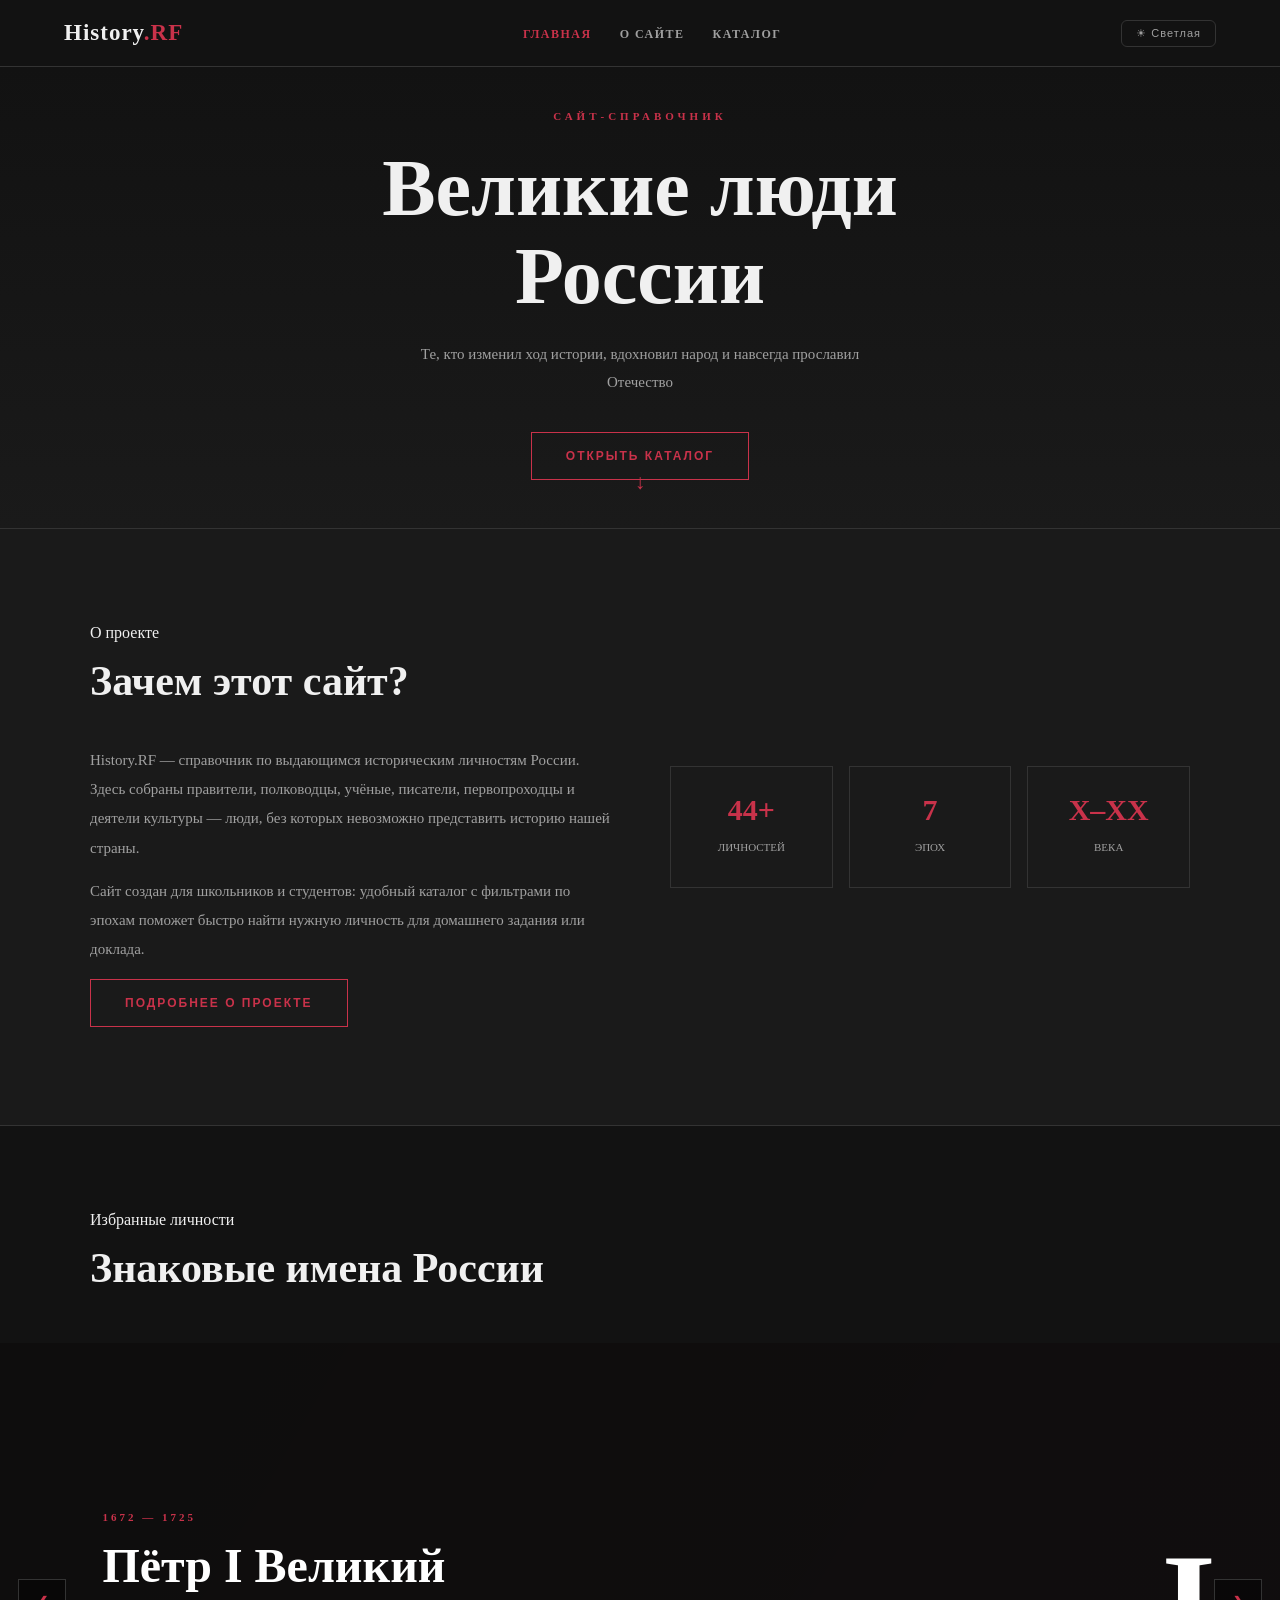
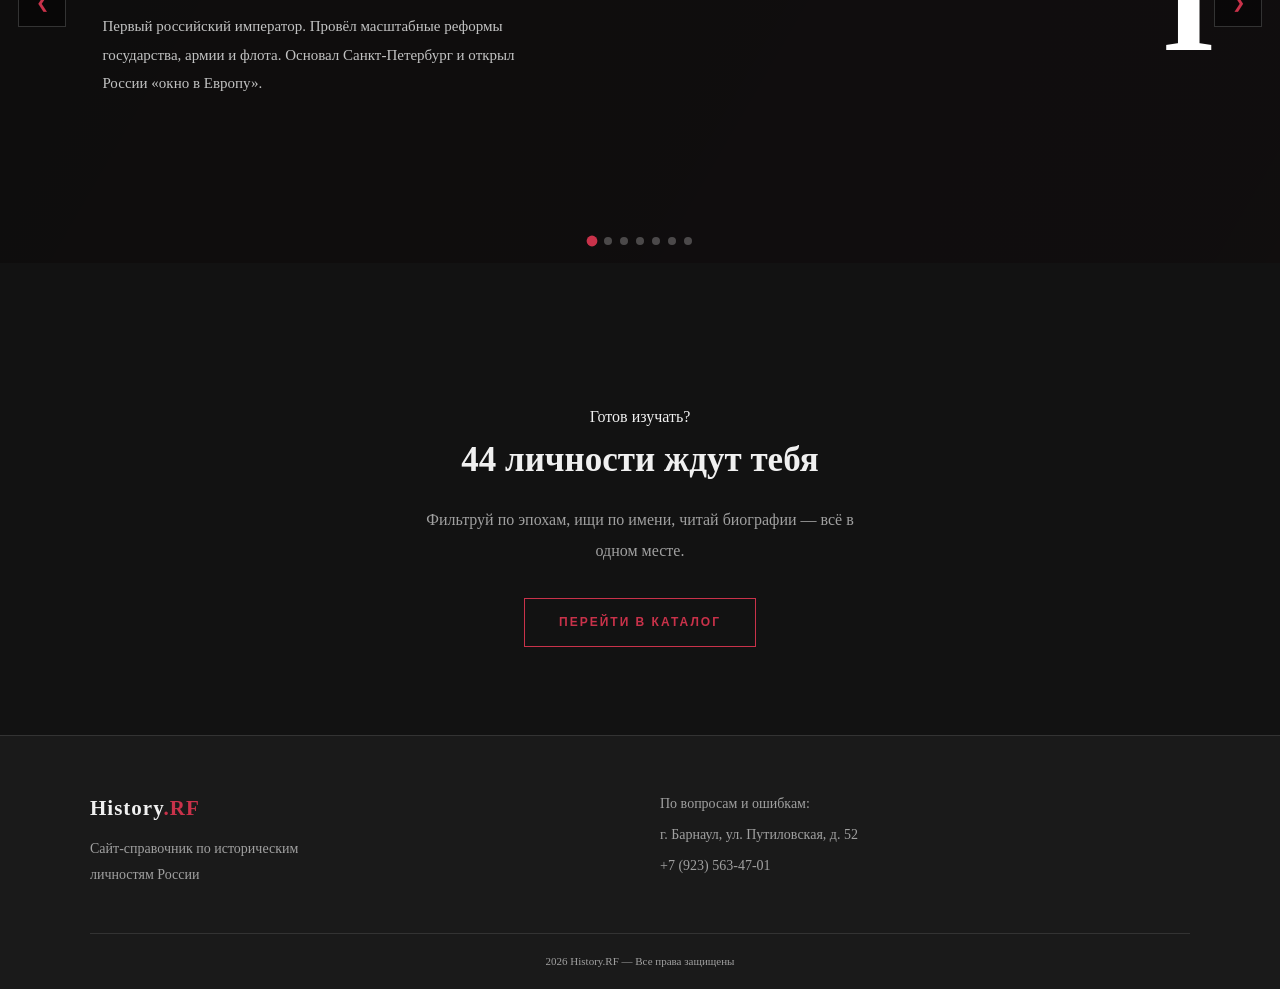
==== commit 0c828713: "Update index.html" ====
--- a/index.html
+++ b/index.html
@@ -5,7 +5,7 @@
     <meta charset="UTF-8">
     <meta name="viewport" content="width=device-width, initial-scale=1.0">
     <title>History.RF — Главная</title>
-    <link rel="stylesheet" href="style.css">
+    <link rel="stylesheet" href="prototype.css">
 </head>
 <body>
 
--- a/prototype.css
+++ b/prototype.css
@@ -0,0 +1,643 @@
+
+/*  общие  */
+:root {
+  --bg:          #121212;
+  --bg2:         #1a1a1a;
+  --border:      #333333;
+  --primary:     #c9324a;
+  --primary-hover:#a8263c;
+  --text:        #f0f0f0;
+  --text-muted:  #a0a0a0;
+  
+  /* Фиксированные размеры */
+  --header-h:    67px;
+  --radius:      6px;
+}
+
+[data-theme="light"] {
+  --bg:          #f8f9fa;
+  --bg2:         #ffffff;
+  --surface:     #ffffff;
+  --border:      #e2e2e2;
+  --primary:     #c9324a;
+  --primary-hover:#a8263c;
+  --text:        #1a1a1a;
+  --text-muted:  #666666;
+}
+
+/*  база  */
+*, *::before, *::after { 
+  margin:0;
+   padding:0;
+    box-sizing:border-box; }
+html { 
+  scroll-behavior: smooth;
+   height: 100%; }
+body { 
+  background-color: var(--bg);
+  color: var(--text);
+  line-height: 1.7;
+  min-height: 100%;
+  transition: background-color 0.3s, color 0.3s;
+}
+.container { 
+  width: 90%;
+   max-width: 1100px;
+    margin: 0 auto; }
+a { 
+  color: inherit;
+   text-decoration: none; }
+img { 
+  max-width: 100%;
+   display: block; }
+
+/* шапочка */
+header {
+  position: sticky;
+   top: 0;
+   z-index: 1000;
+  background-color:
+   var(--bg);
+  border-bottom: 1px solid var(--border);
+  height: var(--header-h);
+  transition: background-color 0.3s, border-color 0.3s;
+}
+.header-container {
+  width: 90%;
+   max-width: 1200px;
+  margin: 0 auto;
+   height: 100%;
+  display: flex;
+   align-items: center; 
+   justify-content: space-between;
+  gap: 16px;
+}
+
+.company-name {
+  font-family: 'Playfair Display', serif;
+  font-size: 23px;
+  font-weight: 700;
+  letter-spacing: 1px;
+}
+.company-name .accent { color: var(--primary); }
+
+nav ul { 
+  list-style: none;
+   display: flex;
+    gap: 28px; }
+nav ul li a {
+  color: var(--text-muted);
+  font-size: 12px; 
+  font-weight: 600;
+  letter-spacing: 1.5px; text-transform: uppercase;
+  transition: color 0.25s;
+  position: relative; padding-bottom: 3px;
+}
+nav ul li a::after {
+   position:absolute;
+    bottom:0;
+     left:0;
+  width:0;
+   height:2px;
+    background:var(--primary);
+  transition: width 0.3s ease;
+}
+nav ul li a:hover, nav ul li a.active-link { 
+  color: var(--primary); }
+nav ul li a:hover::after, nav ul li a.active-link::after { 
+  width: 100%; }
+
+.theme-btn {
+  background: none; border: 1px solid var(--border);
+  color: var(--text-muted);
+  padding: 6px 14px; font-size: 11px; 
+  letter-spacing: 1px;
+  cursor: pointer; border-radius: var(--radius);
+  transition: all 0.25s; white-space: nowrap;
+  font-family: 'Raleway', sans-serif;
+}
+.theme-btn:hover { 
+  background: var(--primary);
+   color: #fff;
+    border-color: var(--primary); }
+
+.burger {
+  display: none;
+   background: none;
+  border: 1px solid var(--border);
+  color: var(--primary);
+  font-size: 18px;
+  width: 38px; height: 38px;
+  cursor: pointer;
+   border-radius: var(--radius);
+  align-items: center; 
+  justify-content: center;
+}
+.mobile-nav {
+  display: none;
+   background: var(--bg2);
+  border-top: 1px solid var(--border);
+}
+.mobile-nav ul { list-style: none; }
+.mobile-nav ul li a {
+  display: block;
+   padding: 13px 5%;
+  color: var(--text);
+   font-size: 14px;
+  letter-spacing: 1px;
+   text-transform: uppercase;
+  border-bottom: 1px solid var(--border);
+  transition: color 0.2s;
+}
+.mobile-nav ul li a:hover { color: var(--primary); }
+.mobile-nav.open { display: block; }
+
+
+
+/* анимка */
+.fade-in {
+  opacity: 0;
+   transform: translateY(22px);
+  transition: opacity 0.7s ease, transform 0.7s ease;
+}
+.fade-in.visible { opacity: 1; transform: translateY(0); }
+
+/*  темный темный подвальчик  */
+footer {
+  background-color: var(--bg2);
+  border-top: 1px solid var(--border);
+  padding: 55px 0 0;
+  transition: background-color 0.3s, border-color 0.3s;
+}
+.footer-container {
+  width: 90%;
+   max-width: 1100px;
+    margin: 0 auto;
+  display: grid;
+   grid-template-columns: 1fr 1fr;
+  gap: 40px;
+   padding-bottom: 40px;
+  border-bottom: 1px solid var(--border);
+}
+.footer-brand .company-name { 
+  font-size: 21px; 
+   display: block;
+    margin-bottom: 10px; }
+.footer-brand p, .footer-info p { 
+  color: var(--text-muted);
+  font-size: 14px;
+  margin-bottom: 6px;
+  line-height: 1.8; }
+.footer-copy { 
+  text-align: center; 
+  padding: 18px; 
+  color: var(--text-muted);
+   font-size: 11px;
+     }
+
+/*  тык тык   */
+.btn-main {
+  display: inline-block;
+   padding: 13px 34px;
+  border: 1px solid var(--primary);
+  color: var(--primary);
+  font-size: 12px; 
+  letter-spacing: 2px;
+  text-transform: uppercase;
+   font-weight: 600;
+  transition: all 0.3s;
+   position: relative;
+    overflow: hidden;
+  cursor: pointer; 
+  background: none;
+  font-family: 'Raleway', sans-serif;
+}
+.btn-main::before {
+  content:'';
+   position:absolute;
+    top:0; left:-100%;
+  width:100%;
+   height:100%;
+    background:var(--primary);
+  transition: left 0.3s ease;
+   z-index:-1;
+}
+.btn-main:hover { color: #fff; }
+.btn-main:hover::before { left: 0; }
+
+/* слайсер */
+.slider {
+  position: relative; width: 100%;
+   height: 520px;
+  overflow: hidden; background: var(--bg);
+}
+.slider .item {
+  display: none;
+   position: absolute;
+   inset: 0;
+  animation: slideIn 0.65s ease both;
+}
+.slider .item.active { display: block; }
+
+.slide-bg {
+  position: absolute;
+   inset: 0;
+  background-size: cover;
+   background-position: center;
+  opacity: 0.25;
+}
+.slide-bg::after {
+  content:'';
+   position:absolute;
+    inset:0;
+  background: linear-gradient(120deg, rgba(0,0,0,0.8) 0%, rgba(0,0,0,0.4) 100%);
+}
+
+/* цыферки */
+.slide-decor {
+  position: absolute; right: 5%; top: 50%;
+  transform: translateY(-50%);
+  font-family: 'Playfair Display', serif;
+  font-size: 140px; 
+  font-weight: 900;
+  color: white;
+   z-index: 1;
+}
+.slide-content {
+  position: absolute;
+   inset: 0;
+    z-index: 2;
+  display: flex; 
+  flex-direction: column;
+  justify-content: center;
+  padding: 40px 10% 40px 8%;
+  max-width: 680px;
+}
+.slide-era {
+  font-size: 11px; 
+  letter-spacing: 3px;
+   text-transform: uppercase;
+  color: var(--primary); 
+  margin-bottom: 10px;
+   font-weight: 600;
+}
+.slide-content h3 {
+  font-family: 'Playfair Display', serif;
+  font-size: 48px; 
+  font-weight: 700;
+   margin-bottom: 18px; 
+   color: #fff; 
+   line-height: 1.2;
+}
+.slide-content p { 
+  font-size: 15px; 
+  color: rgba(255,255,255,0.75);
+   line-height: 1.9;
+    max-width: 500px; 
+}
+
+.slider .prev, .slider .next {
+  cursor: pointer;
+   position: absolute;
+    top: 50%; transform: translateY(-50%);
+  z-index: 10;
+   width: 48px;
+    height: 48px;
+  display: flex;
+   align-items: center; 
+   justify-content: center;
+  color: var(--primary);
+   font-size: 16px;
+  background: rgba(0,0,0,0.4);
+  border: 1px solid var(--border);
+  transition: all 0.3s;
+   user-select: none;
+}
+.slider .prev { left: 18px; }
+.slider .next { right: 18px; }
+.slider .prev:hover, .slider .next:hover { background: var(--primary); color: #fff; border-color: var(--primary); }
+
+.slider-dots { position: absolute;
+   bottom: 18px; left: 50%;
+    transform: translateX(-50%);
+     display: flex;
+      gap: 8px; 
+      z-index: 10; }
+.dot { width: 8px;
+   height: 8px;
+    border-radius: 50%;
+     background: rgba(255,255,255,0.25);
+      cursor: pointer;
+       transition: all 0.3s;
+        border: none;
+         padding: 0; }
+.dot.active { background: var(--primary);
+   transform: scale(1.35); }
+
+/*геро*/
+.hero {
+  position: relative; 
+  min-height: calc(100% - var(--header-h)); 
+  display: flex;
+   align-items: center;
+    justify-content: center;
+  overflow: hidden;
+   text-align: center;
+}
+.hero-bg {
+  position: absolute;
+   inset: 0;
+  background: linear-gradient(180deg, var(--bg) 0%, var(--bg2) 100%);
+  z-index: 0;
+}
+.hero-content {
+  position: relative;
+   z-index: 1;
+    max-width: 720px;
+  padding: 40px 20px;
+   animation: fadeUp 0.9s ease both;
+}
+.hero-sub { 
+  font-size: 11px;
+  letter-spacing: 4px;
+   text-transform: uppercase; 
+  color: var(--primary);
+   margin-bottom: 18px;
+    font-weight: 600; 
+}
+.hero h1 { 
+  font-family: 'Playfair Display', serif; 
+  font-size: 80px; 
+  font-weight: 900;
+   line-height: 1.1;
+   margin-bottom: 20px; 
+}
+.hero-desc { 
+  font-size: 15px;
+  color: var(--text-muted);
+   max-width: 460px;
+    margin: 0 auto 35px;
+     line-height: 1.9; 
+}
+.hero-scroll { position: absolute;
+   bottom: 28px; left: 50%;
+    transform: translateX(-50%);
+     color: var(--primary);
+      font-size: 21px; animation: bounce 2.2s infinite;
+       z-index: 1; }
+
+/* абиаут*/
+.about { 
+  padding: 90px 0; 
+  background-color: var(--bg2); 
+  border-top: 1px solid var(--border); 
+  border-bottom: 1px solid var(--border); 
+  transition: background-color 0.3s, border-color 0.3s; 
+}
+.about h2, .gallery-section h2 { 
+  font-family: 'Playfair Display', serif; 
+  font-size: 42px; 
+  font-weight: 700; margin-bottom: 28px; 
+}
+.about-grid { display: grid;
+   grid-template-columns: 1fr 1fr;
+    gap: 60px; align-items: center; }
+.about-text p { color: var(--text-muted);
+   margin-bottom: 14px;
+    font-size: 15px;
+     line-height: 1.95; }
+.about-stats { display: grid;
+   grid-template-columns: repeat(3, 1fr);
+    gap: 16px; }
+.stat { text-align: center;
+   padding: 28px 12px;
+    border: 1px solid var(--border);
+     transition: border-color 0.3s; }
+.stat:hover { border-color: var(--primary); }
+.stat-num { display: block;
+   font-family: 'Playfair Display', serif;
+    font-size: 30px; font-weight: 900; color: var(--primary);
+     line-height: 1; margin-bottom: 7px; }
+.stat-label { font-size: 11px;
+   text-transform: uppercase;
+    color: var(--text-muted); }
+
+.gallery-section { padding: 80px 0 60px; }
+.gallery-section .container { margin-bottom: 38px; }
+
+/* каталог */
+.catalog-hero {
+  padding: 70px 0 50px; background: var(--bg2);
+  border-bottom: 1px solid var(--border);
+  transition: background-color 0.3s, border-color 0.3s;
+}
+.catalog-hero h1 { font-family: 'Playfair Display', serif;
+   font-size: 51px;
+    font-weight: 900;
+    margin-bottom: 12px; }
+.catalog-hero p  { color: var(--text-muted)
+  ; font-size: 15px;
+   max-width: 520px;
+    line-height: 1.8; }
+
+.catalog-controls {
+  padding: 30px 0;
+   border-bottom: 1px solid var(--border);
+  background: var(--bg);
+   position: sticky;
+    top: var(--header-h);
+     z-index: 100;
+  transition: background-color 0.3s, border-color 0.3s;
+}
+.catalog-controls .container { 
+  display: flex;
+   flex-wrap: wrap;
+    gap: 16px;
+     align-items: center; }
+#searchInput {
+  flex: 1;
+   min-width: 200px;
+    max-width: 320px;
+  padding: 10px 16px; 
+  background: var(--surface);
+
+  border: 1px solid var(--border);
+   color: var(--text);
+  font-family: 'Raleway', sans-serif;
+   font-size: 14px; 
+  border-radius: var(--radius);
+   outline: none;
+    transition: border-color 0.25s;
+}
+#searchInput::placeholder { color: var(--text-muted); }
+#searchInput:focus { border-color: var(--primary); }
+
+.era-filters { display: flex;
+   flex-wrap: wrap;
+    gap: 8px; }
+.era-btn {
+  padding: 7px 16px;
+   background: none;
+  border: 1px solid var(--border);
+   color: var(--text-muted);
+  font-family: 'Raleway', sans-serif; 
+  font-size: 12px; 
+  letter-spacing: 1px;
+   text-transform: uppercase;
+  cursor: pointer;
+   border-radius: var(--radius);
+    transition: all 0.25s;
+}
+.era-btn:hover  { border-color: var(--primary);
+   color: var(--primary); }
+.era-btn.active { background: var(--primary);
+   border-color: var(--primary);
+    color: #fff; }
+
+.catalog-main { padding: 50px 0 80px; }
+.catalog-grid {
+  display: grid;
+  grid-template-columns: repeat(auto-fill, minmax(280px, 1fr));
+  gap: 24px;
+}
+.person-card {
+  background: var(--surface); border: 1px solid var(--border);
+  border-radius: var(--radius); overflow: hidden;
+  cursor: pointer; 
+  transition: transform 0.25s ease, border-color 0.25s ease, box-shadow 0.25s ease;
+}
+.person-card:hover { transform: translateY(-4px);
+   border-color: var(--primary);
+    box-shadow: 0 6px 16px rgba(0,0,0,0.25); }
+
+.card-photo {
+  width: 100%;
+   height: 190px;
+  background-size: cover;
+   background-position: center top;
+  display: flex;
+   align-items: center;
+    justify-content: center;
+  position: relative;
+}
+.card-initials {
+  font-family: 'Playfair Display', serif;
+  font-size: 64px; 
+  font-weight: 900;
+  color: rgba(255,255,255,0.15);
+  user-select: none;
+}
+[data-theme="light"] .card-initials { color: rgba(0,0,0,0.12); }
+
+.card-body { padding: 18px 20px 22px; }
+.card-era  { font-size: 10px;
+   letter-spacing: 2.5px;
+    text-transform: uppercase;
+     color: var(--primary);
+      font-weight: 600; }
+.card-name { font-family: 'Playfair Display', serif;
+   font-size: 18px;
+    font-weight: 700;
+     margin: 6px 0 4px;
+      line-height: 1.3; }
+.card-years { font-size: 11px;
+   color: var(--text-muted);
+    display: block;
+     margin-bottom: 10px; }
+.card-short { font-size: 13px;
+    color: var(--text-muted);
+     line-height: 1.75;
+      display: -webkit-box;
+        -webkit-box-orient: vertical;
+         overflow: hidden; }
+.no-results { color: var(--text-muted);
+   font-size: 15px;
+    padding: 40px 0; }
+
+/*  МОДАЛЬНОЕ ОКНО  */
+.modal-overlay {
+  display: none;
+   position: fixed;
+    inset: 0;
+     z-index: 2000;
+  background: rgba(0, 0, 0, 0.7);
+  align-items: center;
+   justify-content: center;
+    padding: 20px;
+}
+.modal-overlay.open { display: flex; }
+.modal-box {
+  background: var(--bg2);
+   border: 1px solid var(--border);
+  border-radius: var(--radius);
+   width: 100%;
+    max-width: 620px;
+  overflow: hidden;
+   position: relative;
+    max-height: 90vh;
+     overflow-y: auto;
+  animation: fadeUp 0.35s ease;
+}
+.modal-photo {
+  width: 100%;
+   height: 260px;
+  background-size: cover;
+   background-position: center top;
+  display: flex;
+   align-items: center;
+    justify-content: center;
+}
+.modal-photo .card-initials { font-size: 96px;  }
+.modal-body { padding: 28px 32px 36px; }
+.modal-body .card-era   { font-size: 11px; }
+.modal-body .card-name  { font-size: 26px;  margin: 8px 0 6px; }
+.modal-body .card-years { font-size: 13px; margin-bottom: 18px; display: block; }
+.modal-body .card-desc  { font-size: 15px;  color: var(--text-muted); line-height: 1.95; }
+.modal-close {
+  position: absolute;
+   top: 14px;
+    right: 16px;
+  background: rgba(0,0,0,0.5);
+   border: none;
+    color: #fff;
+  width: 32px;
+   height: 32px;
+    font-size: 18px; 
+  cursor: pointer;
+   border-radius: 50%;
+    display: flex;
+     align-items: center;
+      justify-content: center;
+  transition: background 0.2s;
+}
+.modal-close:hover { background: var(--primary); }
+
+/*анимации*/
+@keyframes fadeUp  { from { opacity:0; transform:translateY(28px); } to { opacity:1; transform:translateY(0); } }
+@keyframes bounce  { 0%,100%{transform:translateX(-50%) translateY(0);} 50%{transform:translateX(-50%) translateY(8px);} }
+@keyframes slideIn { from { opacity:0; transform:translateX(28px); } to { opacity:1; transform:translateX(0); } }
+
+/* медиазапрос */
+@media (max-width: 900px) {
+  .about-grid {
+    grid-template-columns: 1fr;
+     gap: 36px; }
+}
+@media (max-width: 768px) {
+  nav { display: none; }
+  .burger { display: flex; }
+  .slider { height: 480px; }
+  .slide-decor { display: none; }
+  .slide-content { padding: 28px 20px;
+     max-width: 100%; }
+  .footer-container { grid-template-columns: 1fr;
+     gap: 28px; }
+  .about-stats { grid-template-columns: repeat(3,1fr); }
+  .catalog-controls .container { flex-direction: column;
+     align-items: flex-start; }
+  #searchInput { max-width: 100%; }
+}
+@media (max-width: 480px) {
+  .about-stats { grid-template-columns: 1fr; }
+  .modal-body { padding: 20px; }
+}
